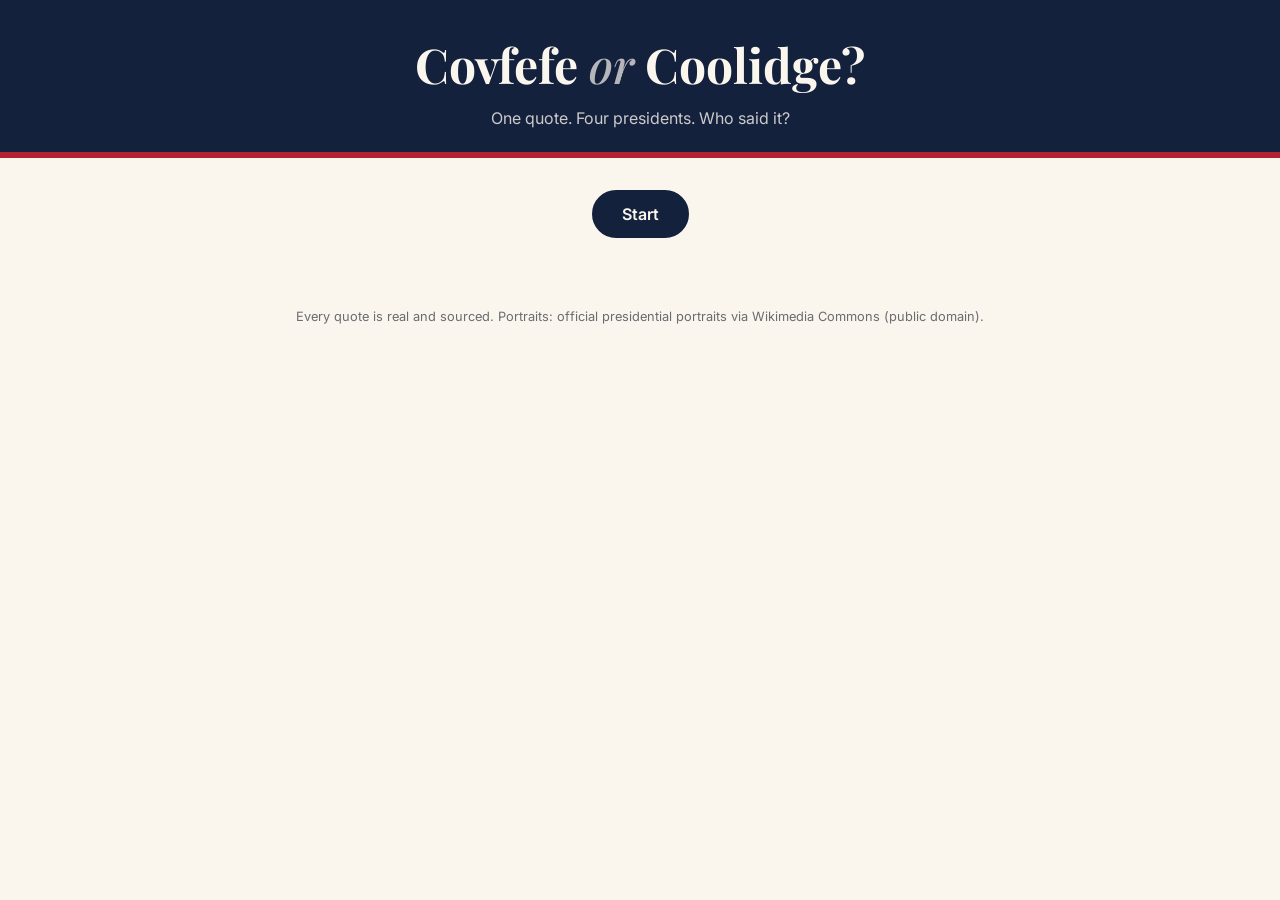
==== index.html @ c6f638fe "Add link previews and favicon Open Graph and Twitter card tags with a 1200x630 preview image, plus a" ====
<!doctype html>
<html lang="en">
<head>
  <meta charset="utf-8">
  <meta name="viewport" content="width=device-width, initial-scale=1">
  <title>Covfefe or Coolidge?</title>
  <meta name="description" content="One quote. Four presidents. Can you tell who said it?">
  <link rel="icon" href="img/favicon-32.png" type="image/png">
  <link rel="apple-touch-icon" href="img/apple-touch-icon.png">
  <meta name="theme-color" content="#14213d">

  <!-- Link previews. Absolute URLs are required: update them if the site moves. -->
  <link rel="canonical" href="https://cosmicjive84.github.io/covfefe/">
  <meta property="og:type" content="website">
  <meta property="og:site_name" content="Covfefe or Coolidge?">
  <meta property="og:title" content="Covfefe or Coolidge?">
  <meta property="og:description" content="One quote. Four presidents. Can you tell who said it?">
  <meta property="og:url" content="https://cosmicjive84.github.io/covfefe/">
  <meta property="og:image" content="https://cosmicjive84.github.io/covfefe/img/og-image.png">
  <meta property="og:image:width" content="1200">
  <meta property="og:image:height" content="630">
  <meta property="og:image:alt" content="Covfefe or Coolidge? with portraits of Trump, Coolidge, Lincoln and Obama">
  <meta name="twitter:card" content="summary_large_image">
  <link rel="preconnect" href="https://fonts.googleapis.com">
  <link rel="preconnect" href="https://fonts.gstatic.com" crossorigin>
  <link href="https://fonts.googleapis.com/css2?family=Playfair+Display:ital,wght@0,700;1,500&family=Inter:wght@400;600&display=swap" rel="stylesheet">
  <link rel="stylesheet" href="css/style.css">
</head>
<body>
  <header class="masthead">
    <h1>Covfefe <span>or</span> Coolidge?</h1>
    <p class="tagline">One quote. Four presidents. Who said it?</p>
  </header>

  <main id="app">
    <!-- Start screen -->
    <section id="screen-start" class="screen">
      <button class="btn btn-primary" id="btn-start">Start</button>
    </section>

    <!-- Round screen -->
    <section id="screen-round" class="screen" hidden>
      <div class="progress"><span id="round-num">1</span> / <span id="round-total">20</span> · Score <span id="score">0</span></div>
      <blockquote class="quote" id="quote-text"></blockquote>
      <div class="options" id="options"></div>

      <div class="reveal" id="reveal" hidden>
        <p class="reveal-verdict" id="reveal-verdict"></p>
        <p class="reveal-who" id="reveal-who"></p>
        <p class="reveal-context" id="reveal-context"></p>
        <p class="reveal-source" id="reveal-source"></p>
        <button class="btn btn-primary" id="btn-next">Next</button>
      </div>
    </section>

    <!-- Results screen -->
    <section id="screen-results" class="screen" hidden>
      <p class="final-score"><span id="final-score">0</span> / <span id="final-total">20</span></p>
      <p class="final-line" id="final-line"></p>
      <p class="final-grid" id="final-grid"></p>
      <ul class="final-fooled" id="final-fooled"></ul>
      <div class="final-actions">
        <button class="btn btn-primary" id="btn-share">Share</button>
        <button class="btn" id="btn-again">Play again</button>
      </div>
      <p class="share-status" id="share-status" aria-live="polite"></p>
    </section>
  </main>

  <footer class="footer">
    <p>Every quote is real and sourced. Portraits: official presidential portraits via Wikimedia Commons (public domain).</p>
  </footer>

  <script src="js/app.js"></script>
</body>
</html>
---- css/style.css ----
:root {
  --navy: #14213d;
  --red: #b22234;
  --cream: #faf6ee;
  --paper: #ffffff;
  --ink: #1d1d1f;
  --muted: #6b6b70;
  --green: #2e7d4f;
  --radius: 12px;
  --serif: "Playfair Display", Georgia, serif;
  --sans: "Inter", system-ui, sans-serif;
}

* { box-sizing: border-box; }

body {
  margin: 0;
  background: var(--cream);
  color: var(--ink);
  font-family: var(--sans);
  line-height: 1.5;
}

.masthead {
  background: var(--navy);
  color: var(--cream);
  text-align: center;
  padding: 28px 16px 22px;
  border-bottom: 6px solid var(--red);
}
.masthead h1 {
  font-family: var(--serif);
  font-size: clamp(1.8rem, 6vw, 3rem);
  margin: 0;
}
.masthead h1 span { font-style: italic; font-weight: 500; opacity: .7; }
.tagline { margin: 6px 0 0; opacity: .8; }

main {
  max-width: 820px;
  margin: 0 auto;
  padding: 32px 16px;
}

.screen { text-align: center; }

.lede { font-size: 1.15rem; max-width: 560px; margin: 0 auto 24px; }

.btn {
  font: 600 1rem var(--sans);
  padding: 12px 28px;
  border-radius: 999px;
  border: 2px solid var(--navy);
  background: transparent;
  color: var(--navy);
  cursor: pointer;
}
.btn:hover { background: rgba(20, 33, 61, .06); }
.btn-primary { background: var(--navy); color: var(--cream); }
.btn-primary:hover { background: #1f3260; }

.progress { color: var(--muted); font-size: .9rem; margin-bottom: 16px; }

.quote {
  font-family: var(--serif);
  font-style: italic;
  font-weight: 500;
  font-size: clamp(1.3rem, 4vw, 1.9rem);
  line-height: 1.35;
  margin: 0 auto 28px;
  max-width: 680px;
  position: relative;
}
.quote::before { content: "“"; }
.quote::after  { content: "”"; }

.options {
  display: grid;
  grid-template-columns: repeat(4, 1fr);
  gap: 14px;
}
@media (max-width: 600px) {
  .options { grid-template-columns: repeat(2, 1fr); }
}

.option {
  background: var(--paper);
  border: 3px solid transparent;
  border-radius: var(--radius);
  padding: 10px 10px 12px;
  cursor: pointer;
  font: inherit;
  color: inherit;
  box-shadow: 0 1px 4px rgba(0, 0, 0, .08);
  transition: transform .12s, box-shadow .12s;
}
.option:hover:not(:disabled) { transform: translateY(-3px); box-shadow: 0 6px 16px rgba(0, 0, 0, .12); }
.option:disabled { cursor: default; }
.option.correct { border-color: var(--green); }
.option.wrong   { border-color: var(--red); }
.option.faded   { opacity: .45; }

.portrait {
  width: 100%;
  aspect-ratio: 4 / 5;
  object-fit: cover;
  object-position: top;
  border-radius: 8px;
  background: #e8e2d4;
  display: block;
}
.portrait-fallback {
  display: flex;
  align-items: center;
  justify-content: center;
  font-family: var(--serif);
  font-size: 2rem;
  color: var(--navy);
}
.option-name { display: block; font-weight: 600; font-size: .9rem; margin-top: 8px; }

.reveal {
  margin-top: 28px;
  background: var(--paper);
  border-radius: var(--radius);
  padding: 20px;
  box-shadow: 0 1px 4px rgba(0, 0, 0, .08);
}
.reveal-verdict { font-family: var(--serif); font-size: 1.5rem; margin: 0 0 4px; }
.reveal-verdict.is-correct { color: var(--green); }
.reveal-verdict.is-wrong   { color: var(--red); }
.reveal-who { font-weight: 600; margin: 0; }
.reveal-context { margin: 8px 0; }
.reveal-source { color: var(--muted); font-size: .85rem; margin: 0 0 16px; }
.reveal-source a { color: var(--navy); }

.final-score { font-family: var(--serif); font-size: 4rem; margin: 0; color: var(--navy); }
.final-line { font-size: 1.2rem; margin: 4px 0 12px; }
.final-grid { font-size: 1.5rem; letter-spacing: 2px; margin: 0 0 16px; }
.final-fooled { list-style: none; padding: 0; color: var(--muted); margin: 0 0 24px; }
.final-actions { display: flex; gap: 12px; justify-content: center; flex-wrap: wrap; }
.share-status { color: var(--muted); min-height: 1.5em; }

.footer { text-align: center; color: var(--muted); font-size: .8rem; padding: 24px 16px 40px; }
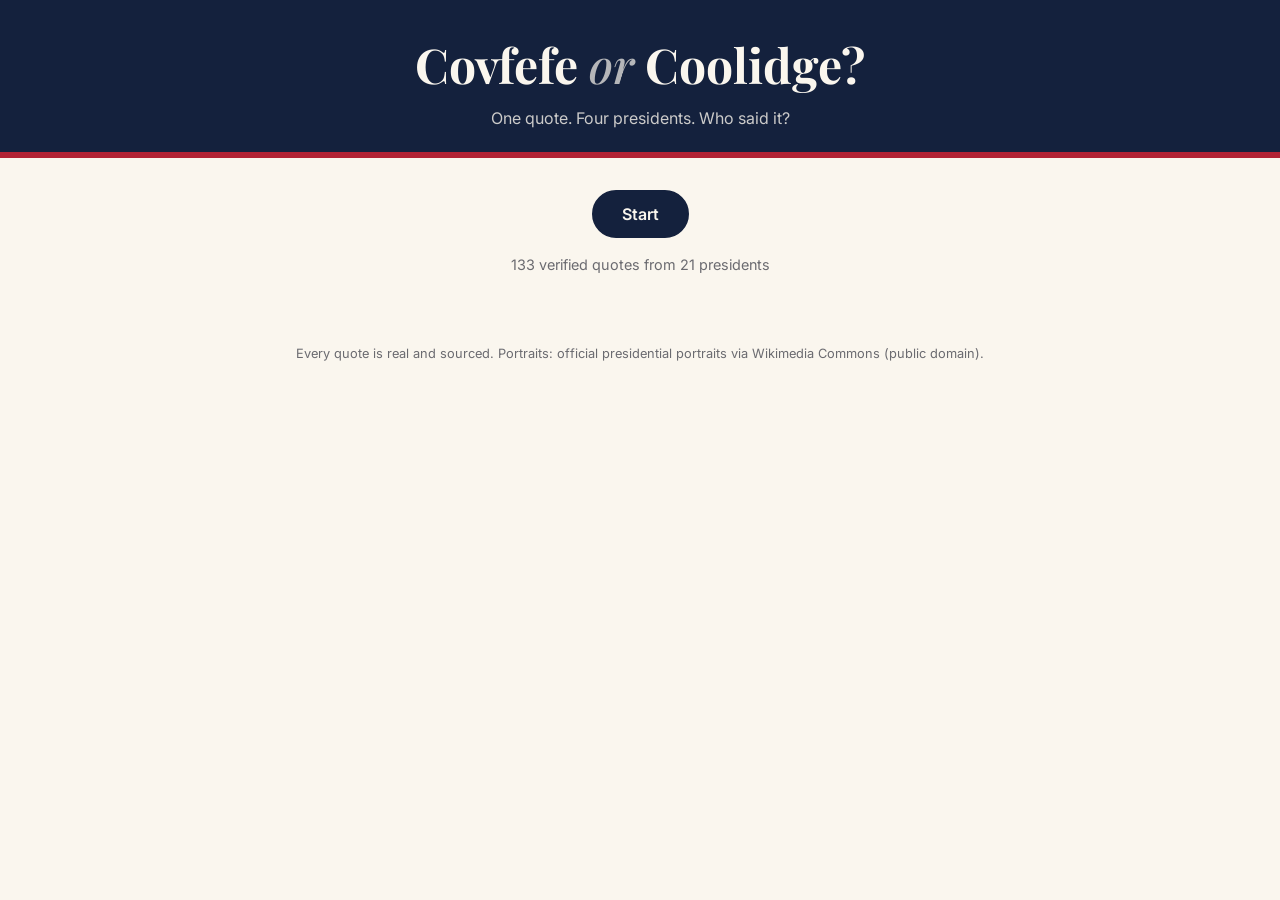
==== commit c8ca2696: "Show number of quotes on the start screen Co-Authored-By: Claude Opus 5.5 <noreply@anthropic.com>" ====
--- a/index.html
+++ b/index.html
@@ -10,17 +10,25 @@
   <meta name="theme-color" content="#14213d">
 
   <!-- Link previews. Absolute URLs are required: update them if the site moves. -->
-  <link rel="canonical" href="https://cosmicjive84.github.io/covfefe/">
+  <link rel="canonical" href="https://covfefeorcoolidge.com/">
   <meta property="og:type" content="website">
   <meta property="og:site_name" content="Covfefe or Coolidge?">
   <meta property="og:title" content="Covfefe or Coolidge?">
   <meta property="og:description" content="One quote. Four presidents. Can you tell who said it?">
-  <meta property="og:url" content="https://cosmicjive84.github.io/covfefe/">
-  <meta property="og:image" content="https://cosmicjive84.github.io/covfefe/img/og-image.png">
+  <meta property="og:url" content="https://covfefeorcoolidge.com/">
+  <meta property="og:image" content="https://covfefeorcoolidge.com/img/og-image.png">
   <meta property="og:image:width" content="1200">
   <meta property="og:image:height" content="630">
   <meta property="og:image:alt" content="Covfefe or Coolidge? with portraits of Trump, Coolidge, Lincoln and Obama">
   <meta name="twitter:card" content="summary_large_image">
+
+  <!-- Privacy-friendly analytics by Plausible -->
+  <script async src="https://plausible.io/js/pa-29LB0uRKf0xFAaBVHaVuo.js"></script>
+  <script>
+    window.plausible=window.plausible||function(){(plausible.q=plausible.q||[]).push(arguments)},plausible.init=plausible.init||function(i){plausible.o=i||{}};
+    plausible.init()
+  </script>
+
   <link rel="preconnect" href="https://fonts.googleapis.com">
   <link rel="preconnect" href="https://fonts.gstatic.com" crossorigin>
   <link href="https://fonts.googleapis.com/css2?family=Playfair+Display:ital,wght@0,700;1,500&family=Inter:wght@400;600&display=swap" rel="stylesheet">
@@ -36,6 +44,7 @@
     <!-- Start screen -->
     <section id="screen-start" class="screen">
       <button class="btn btn-primary" id="btn-start">Start</button>
+      <p class="quote-count" id="quote-count"></p>
     </section>
 
     <!-- Round screen -->
--- a/css/style.css
+++ b/css/style.css
@@ -59,6 +59,7 @@
 .btn-primary { background: var(--navy); color: var(--cream); }
 .btn-primary:hover { background: #1f3260; }
 
+.quote-count { color: var(--muted); font-size: .9rem; margin: 16px 0 0; }
 .progress { color: var(--muted); font-size: .9rem; margin-bottom: 16px; }
 
 .quote {
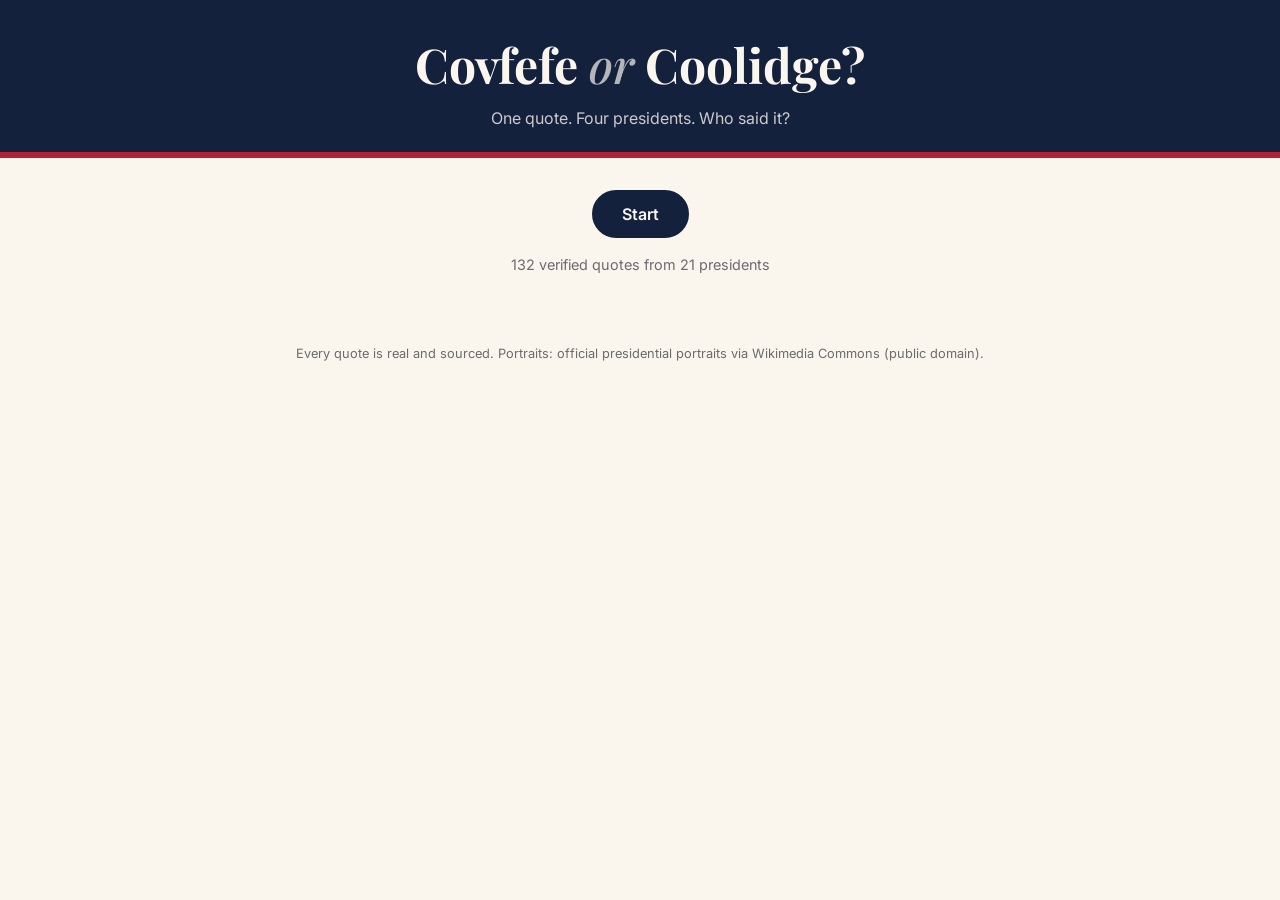
==== commit 8f72cbb1: "Version CSS/JS links and always recheck data files Browsers were serving a cached app.js for up to 1" ====
--- a/index.html
+++ b/index.html
@@ -32,7 +32,7 @@
   <link rel="preconnect" href="https://fonts.googleapis.com">
   <link rel="preconnect" href="https://fonts.gstatic.com" crossorigin>
   <link href="https://fonts.googleapis.com/css2?family=Playfair+Display:ital,wght@0,700;1,500&family=Inter:wght@400;600&display=swap" rel="stylesheet">
-  <link rel="stylesheet" href="css/style.css">
+  <link rel="stylesheet" href="css/style.css?v=2">
 </head>
 <body>
   <header class="masthead">
@@ -80,6 +80,6 @@
     <p>Every quote is real and sourced. Portraits: official presidential portraits via Wikimedia Commons (public domain).</p>
   </footer>
 
-  <script src="js/app.js"></script>
+  <script src="js/app.js?v=2"></script>
 </body>
 </html>
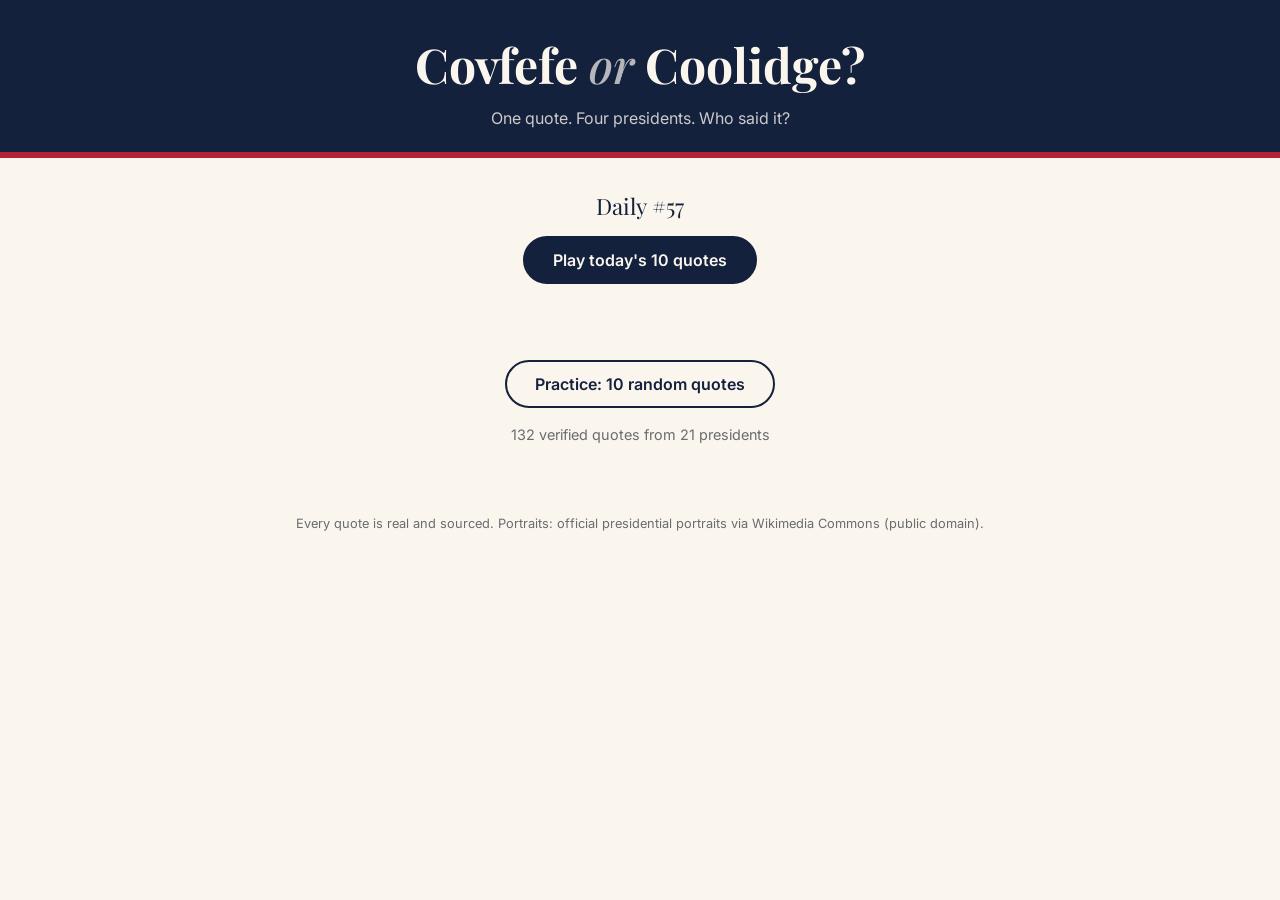
==== commit 263ce69f: "Add daily mode Ten quotes a day, the same for every player, numbered from Daily #1 (Oct 10, 2026), w" ====
--- a/index.html
+++ b/index.html
@@ -32,7 +32,7 @@
   <link rel="preconnect" href="https://fonts.googleapis.com">
   <link rel="preconnect" href="https://fonts.gstatic.com" crossorigin>
   <link href="https://fonts.googleapis.com/css2?family=Playfair+Display:ital,wght@0,700;1,500&family=Inter:wght@400;600&display=swap" rel="stylesheet">
-  <link rel="stylesheet" href="css/style.css?v=2">
+  <link rel="stylesheet" href="css/style.css?v=4">
 </head>
 <body>
   <header class="masthead">
@@ -43,13 +43,22 @@
   <main id="app">
     <!-- Start screen -->
     <section id="screen-start" class="screen">
-      <button class="btn btn-primary" id="btn-start">Start</button>
+      <p class="daily-label" id="daily-label">Daily</p>
+      <button class="btn btn-primary" id="btn-daily">Play today's 10 quotes</button>
+      <div class="daily-done" id="daily-done" hidden>
+        <p class="daily-done-score">Today: <span id="daily-done-score"></span></p>
+        <p class="final-grid" id="daily-done-grid"></p>
+        <button class="btn btn-primary" id="btn-share-daily">Share</button>
+        <p class="daily-next" id="daily-next"></p>
+      </div>
+      <p class="share-status" id="start-share-status" aria-live="polite"></p>
+      <button class="btn" id="btn-practice">Practice: 10 random quotes</button>
       <p class="quote-count" id="quote-count"></p>
     </section>
 
     <!-- Round screen -->
     <section id="screen-round" class="screen" hidden>
-      <div class="progress"><span id="round-num">1</span> / <span id="round-total">20</span> · Score <span id="score">0</span></div>
+      <div class="progress"><span id="round-mode"></span><span id="round-num">1</span> / <span id="round-total">10</span> · Score <span id="score">0</span></div>
       <blockquote class="quote" id="quote-text"></blockquote>
       <div class="options" id="options"></div>
 
@@ -64,15 +73,18 @@
 
     <!-- Results screen -->
     <section id="screen-results" class="screen" hidden>
-      <p class="final-score"><span id="final-score">0</span> / <span id="final-total">20</span></p>
+      <p class="final-mode" id="final-mode"></p>
+      <p class="final-score"><span id="final-score">0</span> / <span id="final-total">10</span></p>
       <p class="final-line" id="final-line"></p>
       <p class="final-grid" id="final-grid"></p>
       <ul class="final-fooled" id="final-fooled"></ul>
       <div class="final-actions">
         <button class="btn btn-primary" id="btn-share">Share</button>
         <button class="btn" id="btn-again">Play again</button>
+        <button class="btn" id="btn-home">Home</button>
       </div>
       <p class="share-status" id="share-status" aria-live="polite"></p>
+      <p class="daily-next" id="final-next"></p>
     </section>
   </main>
 
@@ -80,6 +92,6 @@
     <p>Every quote is real and sourced. Portraits: official presidential portraits via Wikimedia Commons (public domain).</p>
   </footer>
 
-  <script src="js/app.js?v=2"></script>
+  <script src="js/app.js?v=4"></script>
 </body>
 </html>
--- a/css/style.css
+++ b/css/style.css
@@ -59,6 +59,11 @@
 .btn-primary { background: var(--navy); color: var(--cream); }
 .btn-primary:hover { background: #1f3260; }
 
+.daily-label { font-family: var(--serif); font-size: 1.4rem; color: var(--navy); margin: 0 0 12px; }
+.daily-done-score { font-size: 1.2rem; font-weight: 600; margin: 0 0 4px; }
+.daily-next { color: var(--muted); font-size: .9rem; margin: 8px 0 0; }
+#btn-practice { margin-top: 20px; }
+.final-mode { color: var(--muted); font-weight: 600; margin: 0; }
 .quote-count { color: var(--muted); font-size: .9rem; margin: 16px 0 0; }
 .progress { color: var(--muted); font-size: .9rem; margin-bottom: 16px; }
 
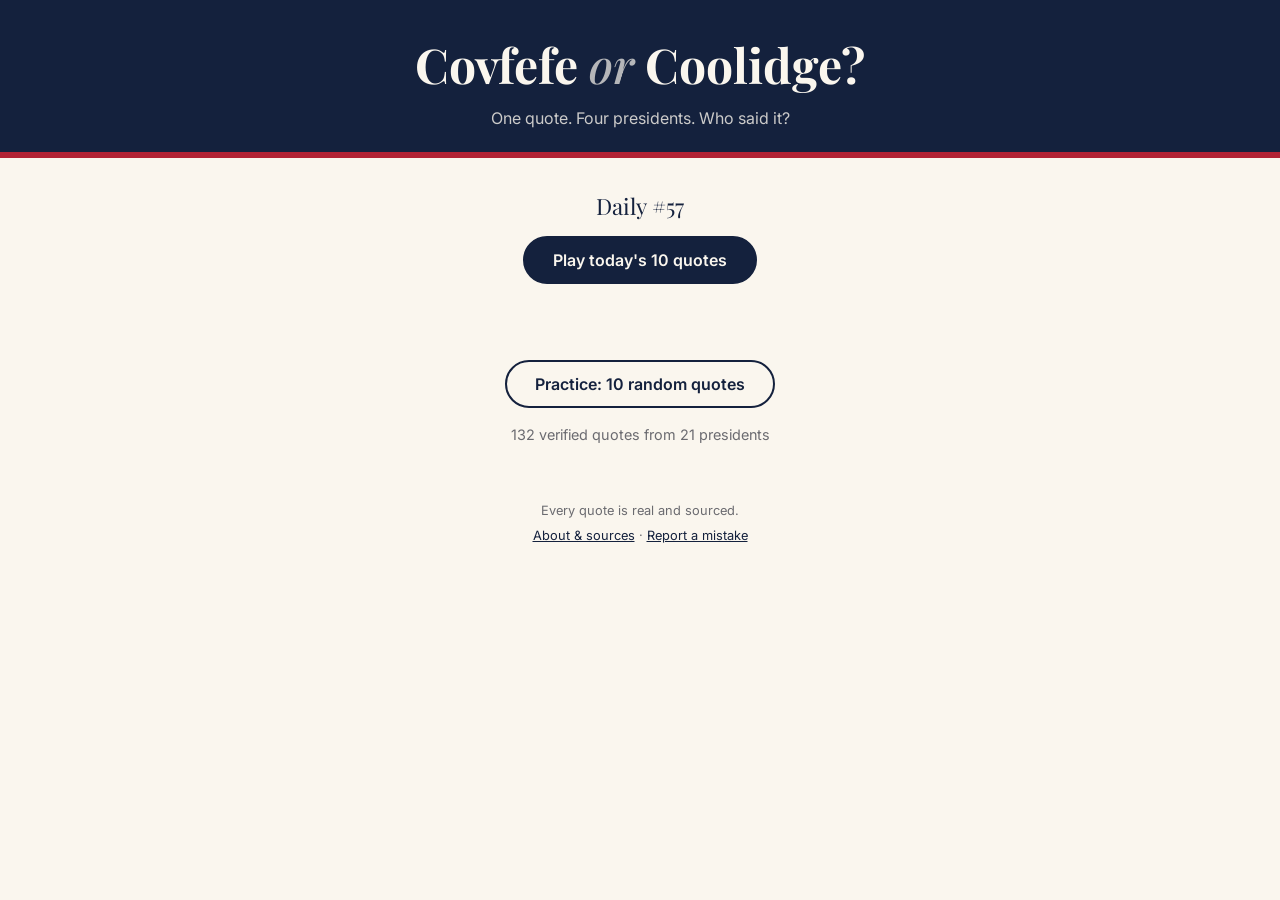
==== commit b3d2533c: "Add About page and quote error reporting About page covers how quotes are checked, how to report mis" ====
--- a/index.html
+++ b/index.html
@@ -32,7 +32,7 @@
   <link rel="preconnect" href="https://fonts.googleapis.com">
   <link rel="preconnect" href="https://fonts.gstatic.com" crossorigin>
   <link href="https://fonts.googleapis.com/css2?family=Playfair+Display:ital,wght@0,700;1,500&family=Inter:wght@400;600&display=swap" rel="stylesheet">
-  <link rel="stylesheet" href="css/style.css?v=4">
+  <link rel="stylesheet" href="css/style.css?v=5">
 </head>
 <body>
   <header class="masthead">
@@ -89,9 +89,10 @@
   </main>
 
   <footer class="footer">
-    <p>Every quote is real and sourced. Portraits: official presidential portraits via Wikimedia Commons (public domain).</p>
+    <p>Every quote is real and sourced.</p>
+    <p><a href="about.html">About &amp; sources</a> · <a href="https://github.com/cosmicjive84/covfefe/issues/new?template=quote-error.yml">Report a mistake</a></p>
   </footer>
 
-  <script src="js/app.js?v=4"></script>
+  <script src="js/app.js?v=5"></script>
 </body>
 </html>
--- a/css/style.css
+++ b/css/style.css
@@ -148,3 +148,16 @@
 .share-status { color: var(--muted); min-height: 1.5em; }
 
 .footer { text-align: center; color: var(--muted); font-size: .8rem; padding: 24px 16px 40px; }
+.footer p { margin: 0 0 6px; }
+.footer a { color: var(--navy); }
+
+.masthead h1 a { color: inherit; text-decoration: none; }
+
+.about { max-width: 680px; }
+.about h2 { font-family: var(--serif); color: var(--navy); font-size: 1.4rem; margin: 32px 0 8px; }
+.about h2:first-child { margin-top: 0; }
+.about ul { padding-left: 1.2em; }
+.about li { margin-bottom: 6px; }
+.about a { color: var(--navy); }
+.about-back { text-align: center; margin-top: 40px; }
+.about-back .btn { display: inline-block; text-decoration: none; color: var(--cream); }
